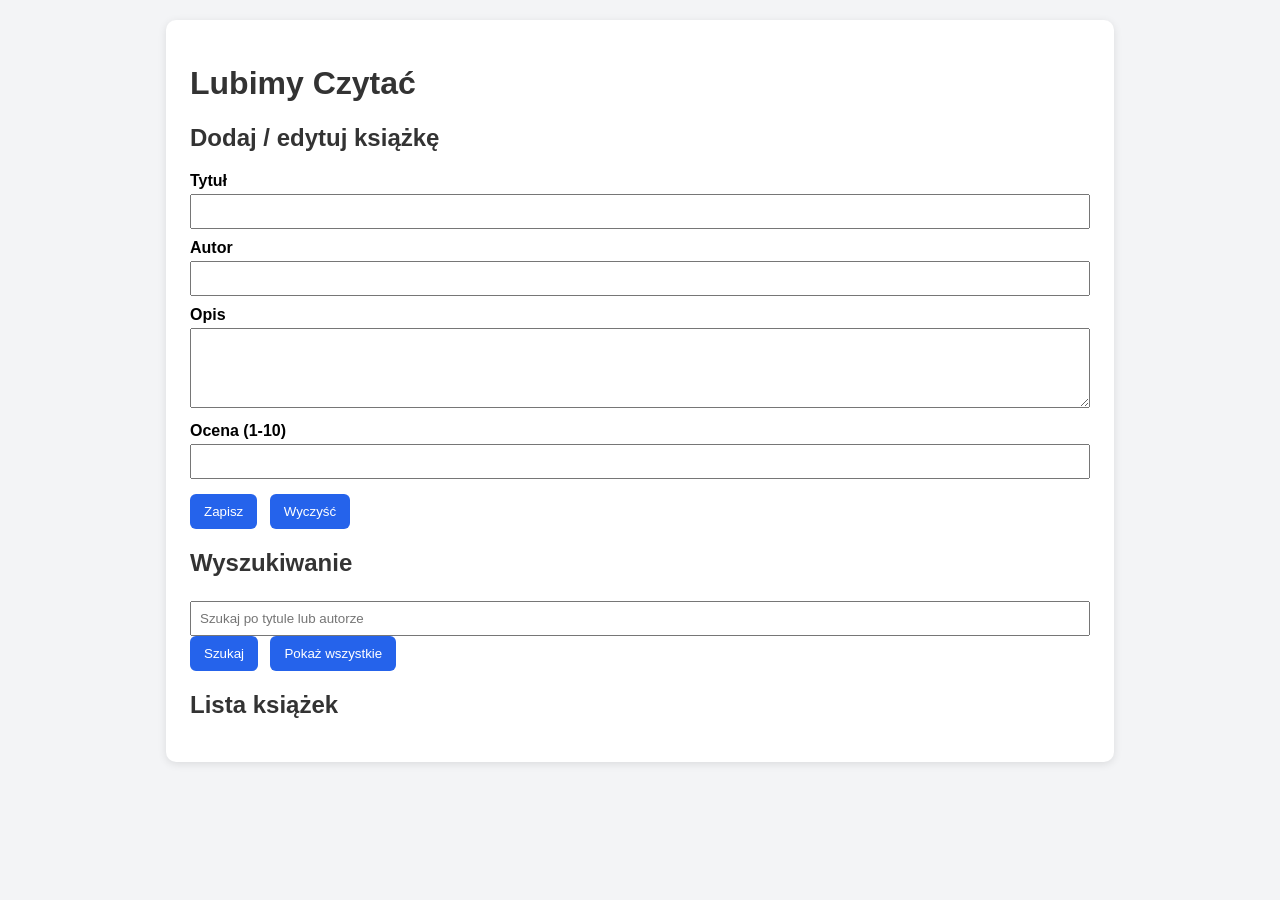
==== src/main/resources/static/index.html @ ad1a7654 "Commit 77052 Strona html do testów" ====
<!DOCTYPE html>
<html lang="pl">

<head>
    <meta charset="UTF-8">
    <title>Lubimy Czytać</title>
    <link href="style.css" rel="stylesheet">
    <script src="script.js" defer></script>
</head>

<body>
    <div class="kontener">
        <h1>Lubimy Czytać</h1>

        <section class="sekcja_formularz">
            <h2>Dodaj / edytuj książkę</h2>
            <input type="hidden" id="idKsiazki">

            <label for="tytul">Tytuł</label>
            <input type="text" id="tytul">

            <label for="autor">Autor</label>
            <input type="text" id="autor">

           <label for="opis">Opis</label>
            <textarea id="opis"></textarea>

            <label for="ocena">Ocena (1-10)</label>
            <input type="number" id="ocena" min="1" max="10">

            <div class="przyciski">
                <button onclick="zapiszKsiazke()">Zapisz</button>
                <button onclick="wyczyscFormatke()">Wyczyść</button>
            </div>
        </section>

        <section class="sekcja_szukaj">
            <h2>Wyszukiwanie</h2>
            <input type="text" id="wyszukajFraze" placeholder="Szukaj po tytule lub autorze">
            <button onclick="wyszukajKsiazki()">Szukaj</button>
            <button onclick="ladujKsiazki()">Pokaż wszystkie</button>
        </section>

        <section class="sekcja_lista">
            <h2>Lista książek</h2>
            <div id="listaKsiazek"></div>
        </section>
    </div>

</body>

</html>
---- src/main/resources/static/style.css ----
body {
    font-family: Arial, sans-serif;
    background: #f3f4f6;
    margin: 0;
    padding: 20px;
}

.kontener {
    max-width: 900px;
    margin: 0 auto;
    background: white;
    padding: 24px;
    border-radius: 10px;
    box-shadow: 0 2px 8px rgba(0,0,0,0.1);
}

h1, h2 {
    color: #333;
}

label {
    display: block;
    margin-top: 10px;
    font-weight: bold;
}

input, textarea {
    width: 100%;
    padding: 8px;
    margin-top: 4px;
    box-sizing: border-box;
}

textarea {
    min-height: 80px;
}

.przyciski {
    margin-top: 15px;
}

button {
    padding: 10px 14px;
    margin-right: 8px;
    border: none;
    background: #2563eb;
    color: white;
    border-radius: 6px;
    cursor: pointer;
}

button:hover {
    background: #1d4ed8;
}

.ksiazka-karta{
    border: 1px solid #ddd;
    border-radius: 8px;
    padding: 12px;
    margin-top: 12px;
    background: #fafafa;
}

.ksiazka-karta h3 {
    margin-top: 0;
}
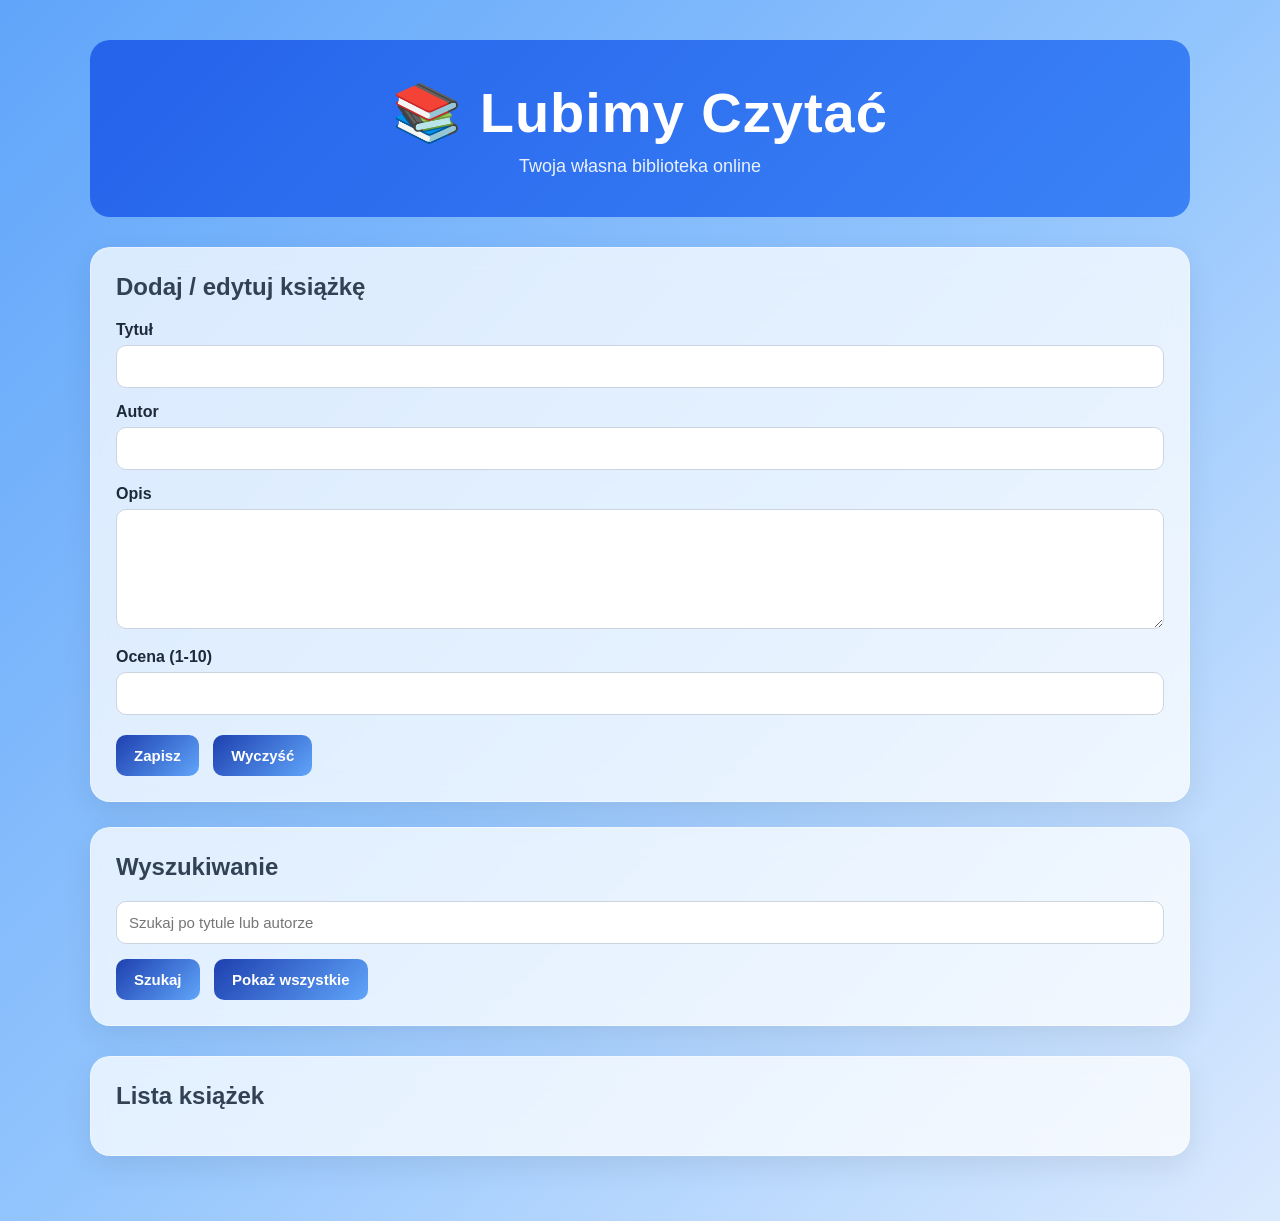
==== commit bfd171f5: "Poprawa wygladu frontendu" ====
--- a/src/main/resources/static/index.html
+++ b/src/main/resources/static/index.html
@@ -10,7 +10,10 @@
 
 <body>
     <div class="kontener">
-        <h1>Lubimy Czytać</h1>
+        <div class="naglowek">
+            <h1>📚 Lubimy Czytać</h1>
+            <p>Twoja własna biblioteka online</p>
+        </div>
 
         <section class="sekcja_formularz">
             <h2>Dodaj / edytuj książkę</h2>
--- a/src/main/resources/static/style.css
+++ b/src/main/resources/static/style.css
@@ -1,66 +1,182 @@
+* {
+    margin: 0;
+    padding: 0;
+    box-sizing: border-box;
+}
+
 body {
-    font-family: Arial, sans-serif;
-    background: #f3f4f6;
-    margin: 0;
-    padding: 20px;
+    font-family: "Segoe UI", sans-serif;
+
+    background: linear-gradient(
+            135deg,
+            #60a5fa 0%,
+            #93c5fd 50%,
+            #dbeafe 100%
+    );
+
+    color: #1e293b;
+    padding: 40px 20px;
+    min-height: 100vh;
 }
 
 .kontener {
-    max-width: 900px;
-    margin: 0 auto;
-    background: white;
-    padding: 24px;
-    border-radius: 10px;
-    box-shadow: 0 2px 8px rgba(0,0,0,0.1);
+    max-width: 1100px;
+    margin: auto;
 }
 
-h1, h2 {
-    color: #333;
+h1 {
+    text-align: center;
+    margin-bottom: 40px;
+    font-size: 42px;
+    color: #0f172a;
+}
+
+section {
+    background: rgba(255,255,255,0.75);
+    backdrop-filter: blur(12px);
+
+    padding: 25px;
+    border-radius: 20px;
+
+    margin-bottom: 25px;
+
+    box-shadow:
+            0 10px 30px rgba(0,0,0,0.08);
+
+    border: 1px solid rgba(255,255,255,0.4);
+}
+
+h2 {
+    margin-bottom: 20px;
+    color: #334155;
 }
 
 label {
     display: block;
-    margin-top: 10px;
-    font-weight: bold;
+    margin-top: 15px;
+    margin-bottom: 6px;
+    font-weight: 600;
 }
 
-input, textarea {
+input,
+textarea {
     width: 100%;
-    padding: 8px;
-    margin-top: 4px;
-    box-sizing: border-box;
+    padding: 12px;
+    border: 1px solid #cbd5e1;
+    border-radius: 10px;
+    font-size: 15px;
+}
+
+input:focus,
+textarea:focus {
+    outline: none;
+    border-color: #2563eb;
+
+    box-shadow:
+            0 0 0 4px rgba(37,99,235,0.15);
+
+    transform: scale(1.01);
 }
 
 textarea {
-    min-height: 80px;
+    min-height: 120px;
 }
 
 .przyciski {
+    margin-top: 20px;
+}
+
+button {
+    border: none;
+    padding: 12px 18px;
+    border-radius: 10px;
+    background: linear-gradient(135deg, #1e40af, #60a5fa);
+    color: white;
+    font-size: 15px;
+    font-weight: 600;
+    cursor: pointer;
+    transition: all 0.3s ease;
+    margin-right: 10px;
+}
+
+button:hover {
+    transform: translateY(-3px);
+    box-shadow: 0 8px 15px rgba(37,99,235,0.3);
+}
+
+.usun-btn {
+    background: linear-gradient(135deg, #991b1b 0%, #dc2626 50%, #ef4444 100%);
+}
+
+.usun-btn:hover {
+    box-shadow: 0 8px 15px rgba(220,38,38,0.3);
+}
+
+.sekcja_szukaj button {
     margin-top: 15px;
 }
 
-button {
-    padding: 10px 14px;
-    margin-right: 8px;
-    border: none;
-    background: #2563eb;
-    color: white;
-    border-radius: 6px;
-    cursor: pointer;
+.sekcja_lista {
+    margin-top: 30px;
 }
 
-button:hover {
-    background: #1d4ed8;
+#listaKsiazek {
+    display: grid;
+    grid-template-columns: repeat(auto-fill, minmax(350px, 1fr));
+    gap: 20px;
 }
 
-.ksiazka-karta{
-    border: 1px solid #ddd;
-    border-radius: 8px;
-    padding: 12px;
-    margin-top: 12px;
-    background: #fafafa;
+.ksiazka-karta {
+    background: white;
+    border: none;
+    border-radius: 16px;
+    padding: 20px;
+    box-shadow: 0 8px 20px rgba(0,0,0,0.08);
+    transition: 0.3s;
+}
+
+.ksiazka-karta button {
+    margin-top: 10px;
+}
+
+.ksiazka-karta:hover {
+    transform: translateY(-5px);
+    box-shadow: 0 15px 30px rgba(0,0,0,0.15);
 }
 
 .ksiazka-karta h3 {
-    margin-top: 0;
+    color: #1e3a8a;
+    margin-bottom: 15px;
 }
+
+.ksiazka-karta p {
+    margin-bottom: 10px;
+    line-height: 1.5;
+}
+
+.naglowek {
+    text-align: center;
+    margin-bottom: 30px;
+    background: linear-gradient(135deg,#2563eb,#3b82f6);
+    padding: 40px;
+    border-radius: 20px;
+    margin-bottom: 30px;
+    color: white;
+}
+
+.naglowek h1 {
+    font-size: 56px;
+    margin-bottom: 10px;
+    color: white;
+    letter-spacing: 1px;
+}
+
+.naglowek p {
+    color: rgba(255,255,255,0.9);
+    font-size: 18px;
+}
+
+input,
+textarea {
+    transition: all 0.25s ease;
+}
